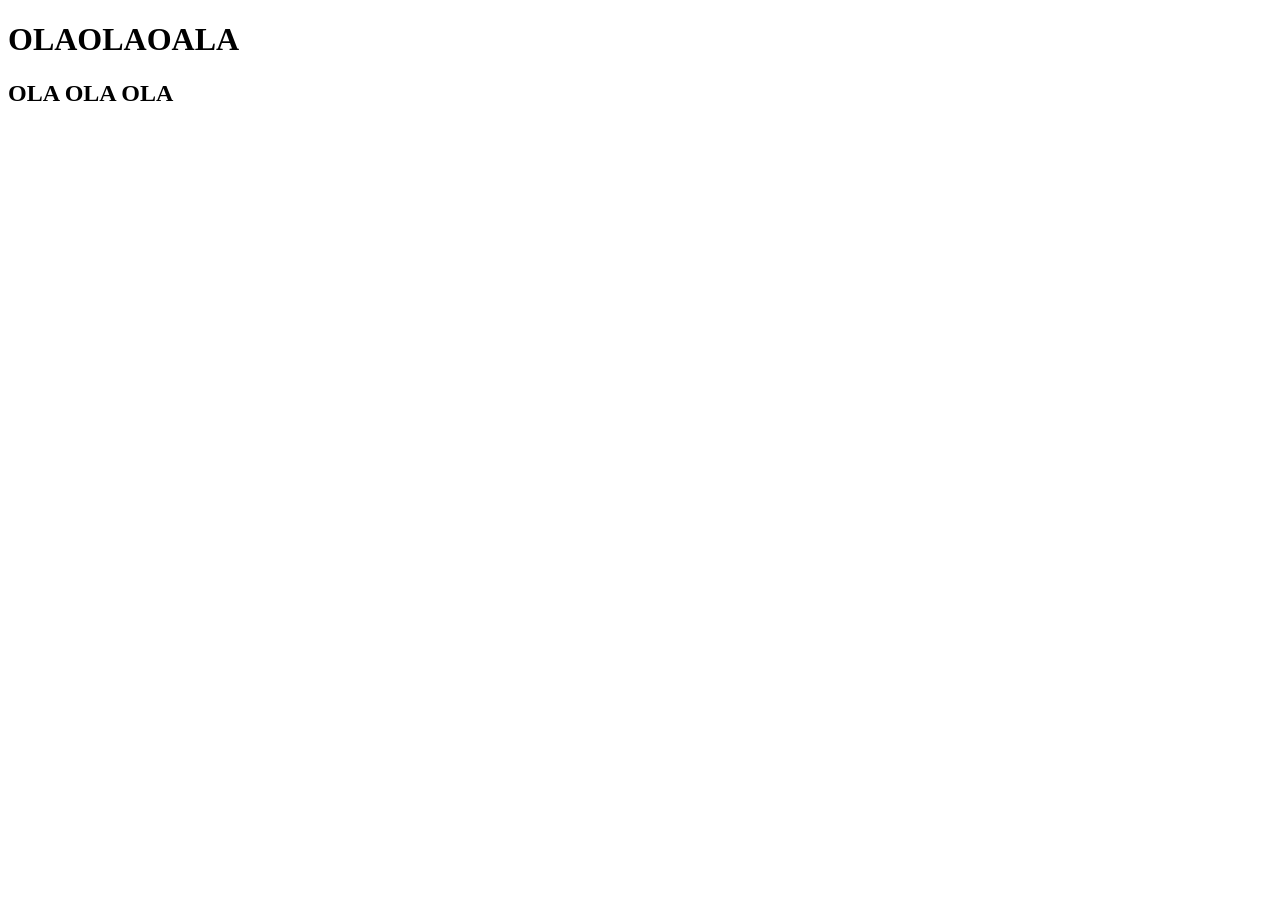
==== index.html @ 302c5d86 "Ola Mundo" ====
<!DOCTYPE html>
<html lang="en">
<head>
    <meta charset="UTF-8">
    <meta name="viewport" content="width=device-width, initial-scale=1.0">
    <title>BassWalker</title>
</head>
<body>
    <h1>
        OLAOLAOALA
    </h1>

    <h2>OLA OLA OLA</h2>
</body>
</html>
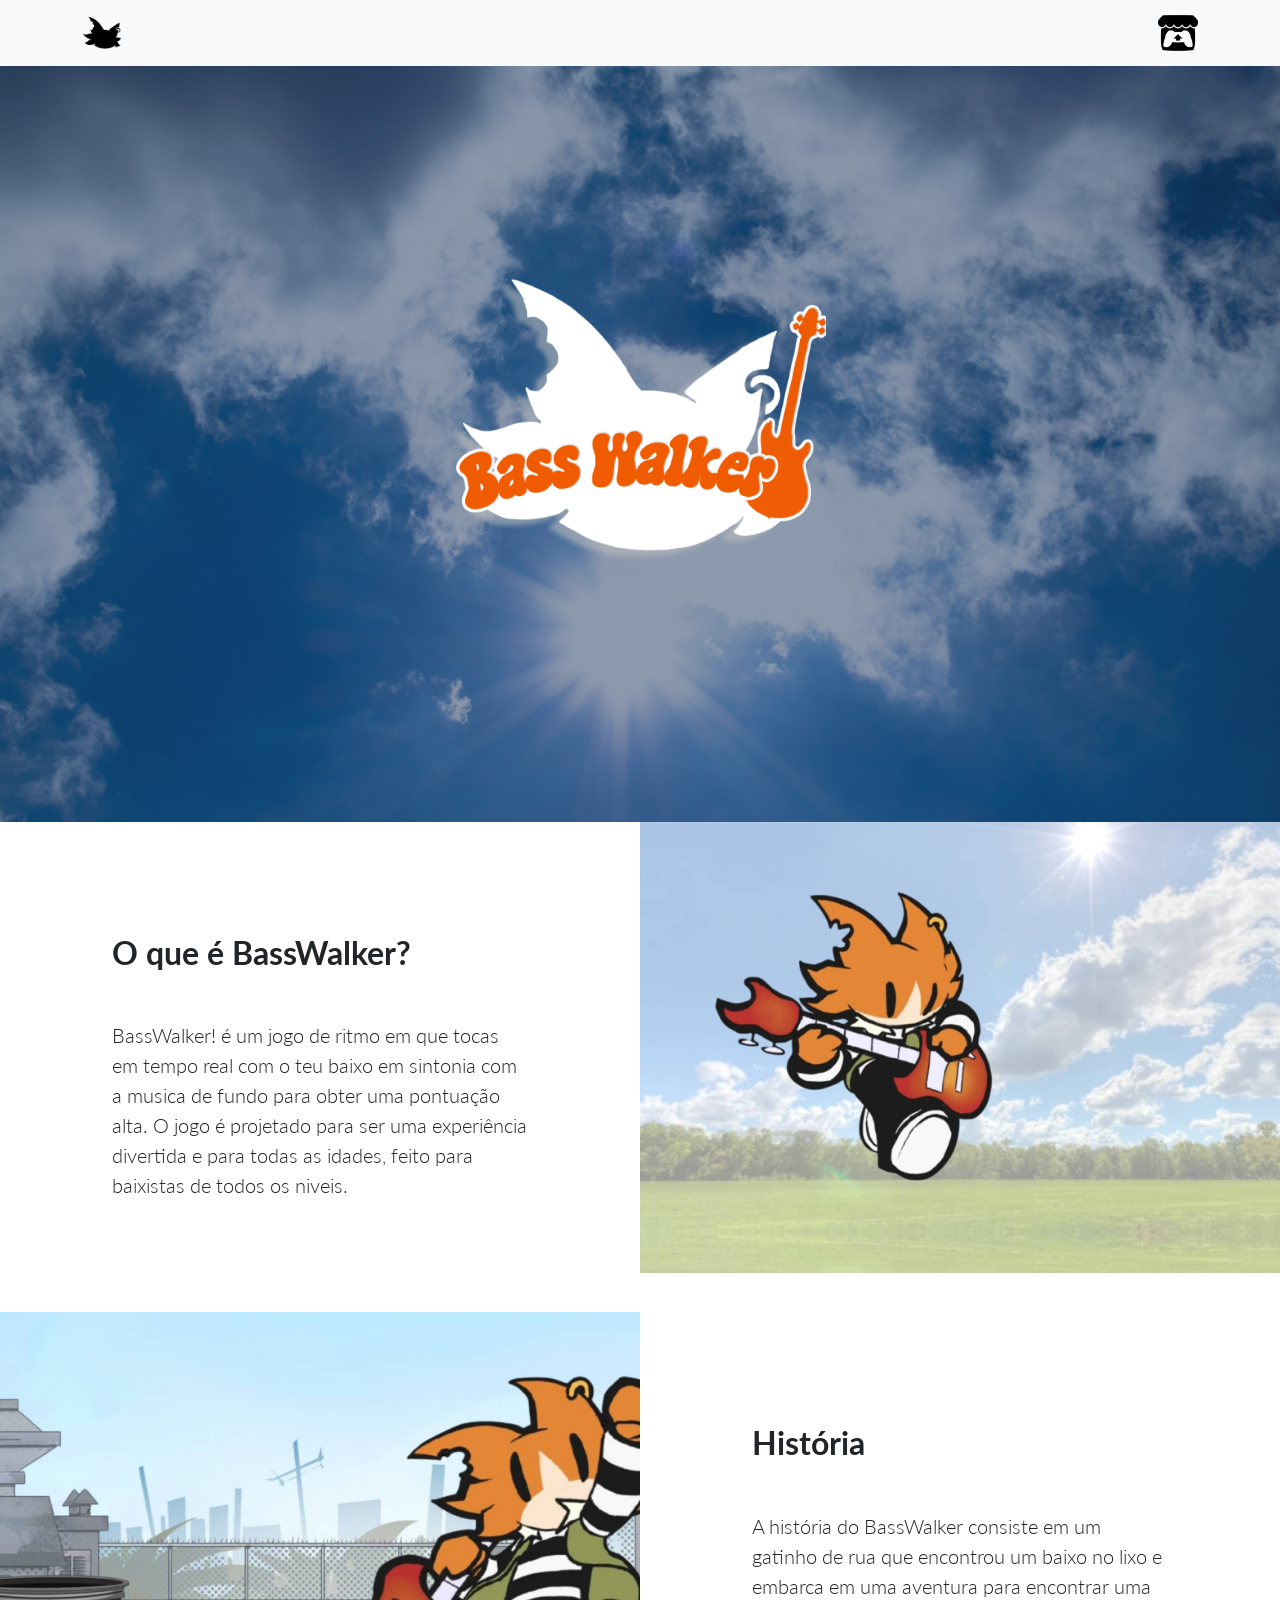
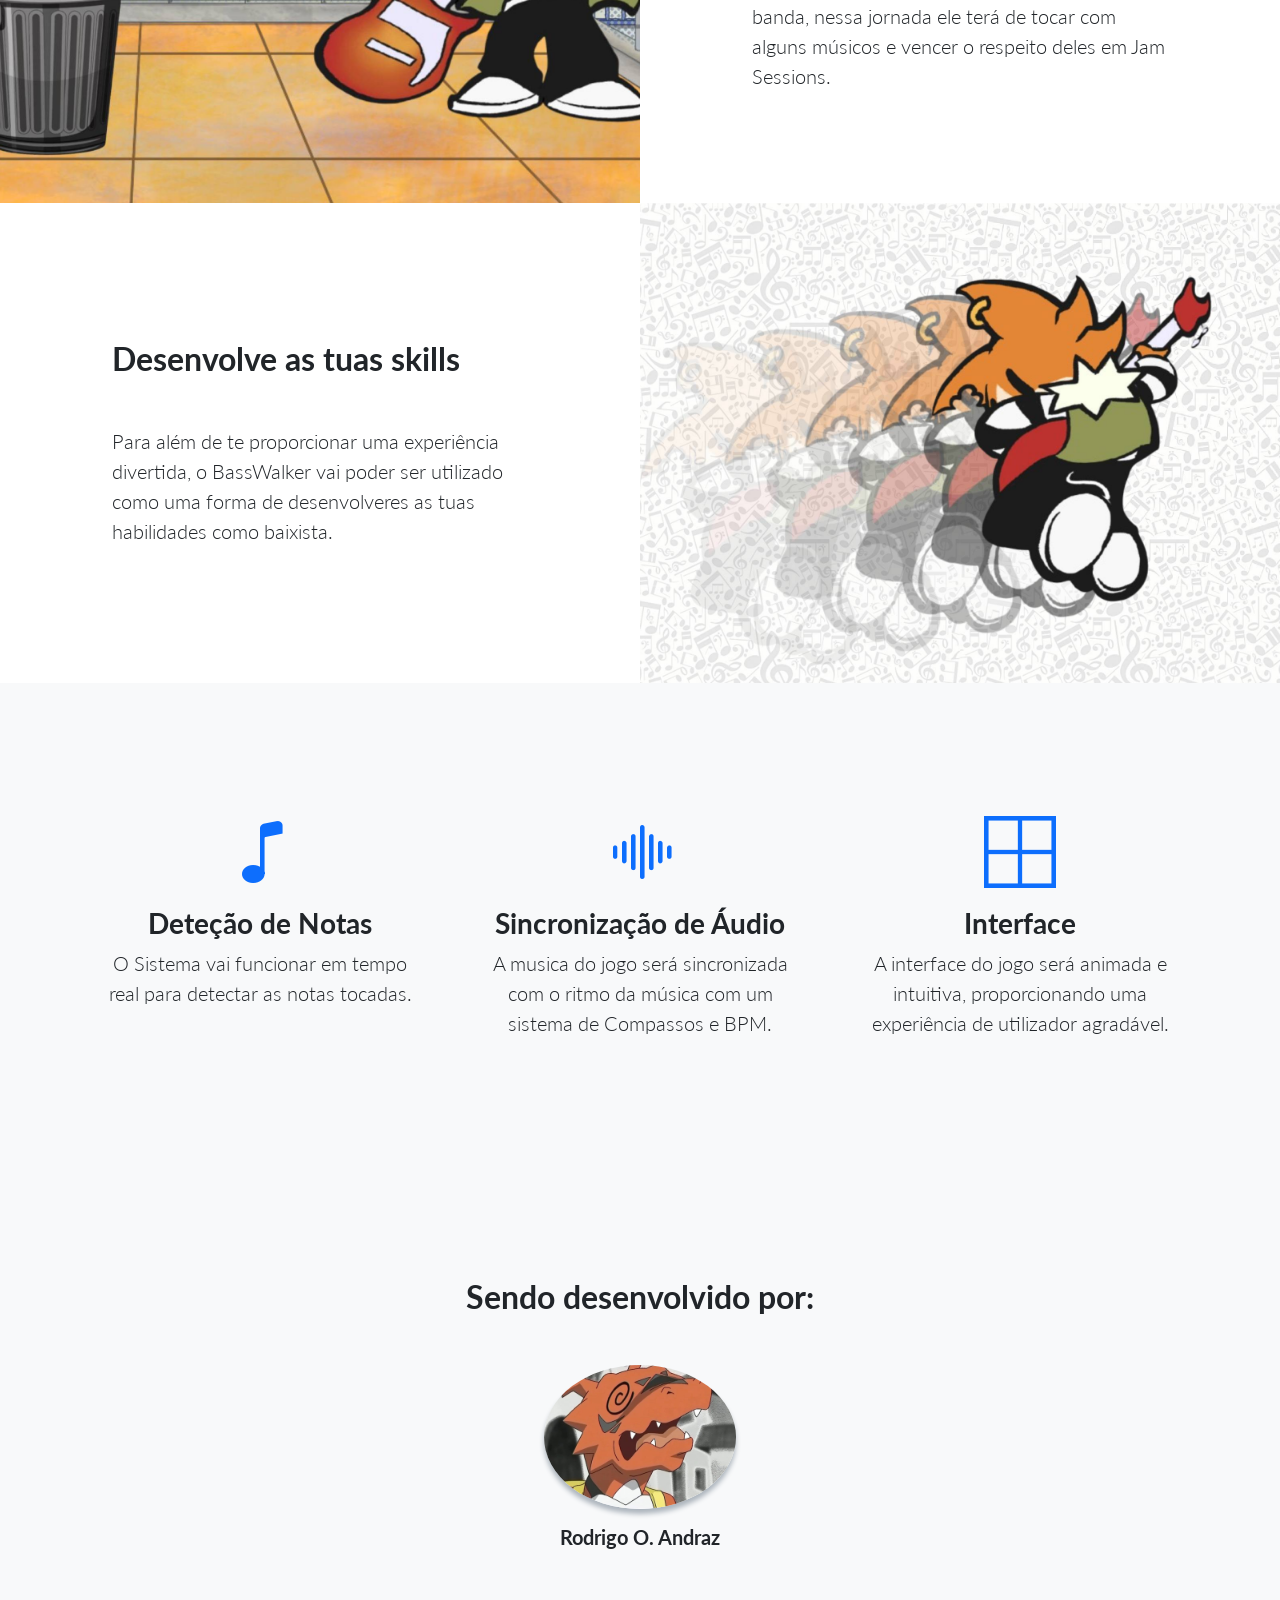
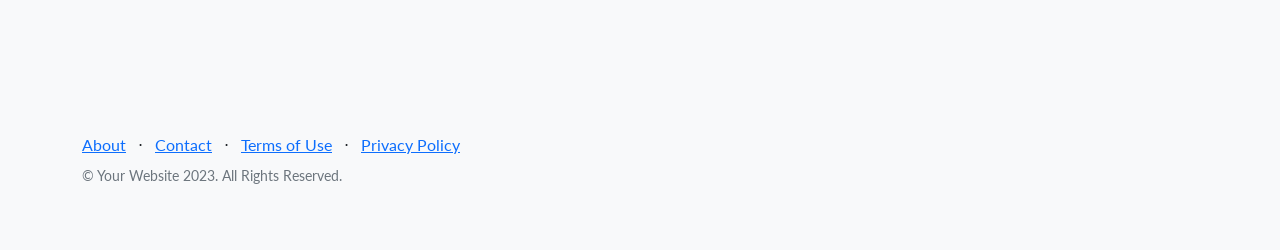
==== commit 394e38c5: "Finalização do Site Promocional." ====
--- a/index.html
+++ b/index.html
@@ -1,15 +1,141 @@
 <!DOCTYPE html>
 <html lang="en">
-<head>
-    <meta charset="UTF-8">
-    <meta name="viewport" content="width=device-width, initial-scale=1.0">
-    <title>BassWalker</title>
-</head>
-<body>
-    <h1>
-        OLAOLAOALA
-    </h1>
+    <head>
+        <meta charset="utf-8" />
+        <meta name="viewport" content="width=device-width, initial-scale=1, shrink-to-fit=no" />
+        <meta name="description" content="" />
+        <meta name="author" content="" />
+        <title>Site Promocional - BassWalker!</title>
+        <!-- Favicon-->
+        <link rel="icon" type="image/x-icon" href="assets/favicon.ico" />
+        <!-- Bootstrap icons-->
+        <link href="https://cdn.jsdelivr.net/npm/bootstrap-icons@1.5.0/font/bootstrap-icons.css" rel="stylesheet" type="text/css" />
+        <!-- Google fonts-->
+        <link href="https://fonts.googleapis.com/css?family=Lato:300,400,700,300italic,400italic,700italic" rel="stylesheet" type="text/css" />
+        <!-- Core theme CSS (includes Bootstrap)-->
+        <link href="css/styles.css" rel="stylesheet" />
+    </head>
+    <body>
+        <!-- Navigation-->
+        <nav class="navbar navbar-light bg-light static-top">
+            <div class="container">
+                <a class="navbar-brand" href="#!">
+                    <img src="assets/img/logo.png" height="40" alt="BassWalker Logo">
+                </a>
+                
+                <a href="https://kyuzinh.itch.io/" target="_blank" class="text-dark" title="Siga no Itch.io">
+                    <img src="assets/img/itch.webp" height="40" alt="Itch.io">
+                </a>
+            </div>
+        </nav>
+        <!-- Masthead-->
+        <header class="masthead">
+            <div class="container position-relative">
+                <div class="row justify-content-center">
+                    <img src="assets/img/bass-logo.png" alt="BassWalker Logo" class="img-fluid mb-5 mb-lg-0">
+                </div>
+            </div>
+        </header>
+        <!-- Image Showcases-->
+        <section class="showcase">
+            <div class="container-fluid p-0">
+                <div class="row g-0">
+                    <div class="col-lg-6 order-lg-2 text-white showcase-img" style="background-image: url('assets/img/bg-showcase-1.jpg')"></div>
+                    <div class="col-lg-6 order-lg-1 my-auto showcase-text">
+                        <h2>O que é BassWalker?</h2>
+                        <p class="lead mt-5 mb-0">
+                            BassWalker! é um jogo de ritmo em que tocas em tempo real com o teu baixo em sintonia com a musica de fundo para obter uma pontuação alta. O jogo é projetado para ser uma experiência divertida e para todas as idades, feito para baixistas de todos os niveis.  
+                        </p>
+                    </div>
+                </div>
+                <div class="row g-0">
+                    <div class="col-lg-6 text-white showcase-img" style="background-image: url('assets/img/bg-showcase-2.jpg')"></div>
+                    <div class="col-lg-6 my-auto showcase-text">
+                        <h2>História</h2>
+                        <p class="lead mt-5 mb-0">
+                            A história do BassWalker consiste em um gatinho de rua que encontrou um baixo no lixo e embarca em uma aventura para encontrar uma banda, nessa jornada ele terá de tocar com alguns músicos e vencer o respeito deles em Jam Sessions.
 
-    <h2>OLA OLA OLA</h2>
-</body>
+                        </p>
+                    </div>
+                </div>
+                <div class="row g-0">
+                    <div class="col-lg-6 order-lg-2 text-white showcase-img" style="background-image: url('assets/img/bg-showcase-3.jpg')"></div>
+                    <div class="col-lg-6 order-lg-1 my-auto showcase-text">
+                        <h2>Desenvolve as tuas skills</h2>
+                        <p class="lead mt-5 mb-0">
+                            Para além de te proporcionar uma experiência divertida, o BassWalker vai poder ser utilizado como uma forma de desenvolveres as tuas habilidades como baixista. 
+                        </p>
+                    </div>
+                </div>
+            </div>
+        </section>
+        <!-- Icons Grid-->
+        <section class="features-icons bg-light text-center">
+            <div class="container">
+                <div class="row">
+                    <div class="col-lg-4">
+                        <div class="features-icons-item mx-auto mb-5 mb-lg-0 mb-lg-3">
+                            <div class="features-icons-icon d-flex"><i class="bi-music-note m-auto text-primary"></i></div>
+                            <h3>Deteção de Notas</h3>
+                            <p class="lead mb-0">O Sistema vai funcionar em tempo real para detectar as notas tocadas.</p>
+                        </div>
+                    </div>
+                    <div class="col-lg-4">
+                        <div class="features-icons-item mx-auto mb-5 mb-lg-0 mb-lg-3">
+                            <div class="features-icons-icon d-flex"><i class="bi-soundwave m-auto text-primary"></i></div>
+                            <h3>Sincronização de Áudio</h3>
+                            <p class="lead mb-0">A musica do jogo será sincronizada com o ritmo da música com um sistema de Compassos e BPM.</p>
+                        </div>
+                    </div>
+                    <div class="col-lg-4">
+                        <div class="features-icons-item mx-auto mb-0 mb-lg-3">
+                            <div class="features-icons-icon d-flex"><i class="bi-border-all m-auto text-primary"></i></div>
+                            <h3>Interface</h3>
+                            <p class="lead mb-0">A interface do jogo será animada e intuitiva, proporcionando uma experiência de utilizador agradável.</p>
+                        </div>
+                    </div>
+                </div>
+            </div>
+        </section>
+        <!-- Testimonials-->
+        <section class="testimonials text-center bg-light">
+            <div class="container">
+                <h2 class="mb-5">Sendo desenvolvido por:</h2>
+                <div class="col-lg-4 flex-item mx-auto">
+                    <div class="testimonial-item mx-auto mb-5 mb-lg-0">
+                        <img class="img-fluid rounded-circle mb-3" src="assets/img/testimonials-1.jpg" alt="..." />
+                        <h5>Rodrigo O. Andraz</h5>
+                    </div>
+                </div>
+            </div>
+        </section>
+        <!-- Footer-->
+        <footer class="footer bg-light">
+            <div class="container">
+                <div class="row">
+                    <div class="col-lg-6 h-100 text-center text-lg-start my-auto">
+                        <ul class="list-inline mb-2">
+                            <li class="list-inline-item"><a href="#!">About</a></li>
+                            <li class="list-inline-item">⋅</li>
+                            <li class="list-inline-item"><a href="#!">Contact</a></li>
+                            <li class="list-inline-item">⋅</li>
+                            <li class="list-inline-item"><a href="#!">Terms of Use</a></li>
+                            <li class="list-inline-item">⋅</li>
+                            <li class="list-inline-item"><a href="#!">Privacy Policy</a></li>
+                        </ul>
+                        <p class="text-muted small mb-4 mb-lg-0">&copy; Your Website 2023. All Rights Reserved.</p>
+                    </div>
+                </div>
+            </div>
+        </footer>
+        <!-- Bootstrap core JS-->
+        <script src="https://cdn.jsdelivr.net/npm/bootstrap@5.2.3/dist/js/bootstrap.bundle.min.js"></script>
+        <!-- Core theme JS-->
+        <script src="js/scripts.js"></script>
+        <!-- * * * * * * * * * * * * * * * * * * * * * * * * * * * * * * * * * * * * * * * *-->
+        <!-- * *                               SB Forms JS                               * *-->
+        <!-- * * Activate your form at https://startbootstrap.com/solution/contact-forms * *-->
+        <!-- * * * * * * * * * * * * * * * * * * * * * * * * * * * * * * * * * * * * * * * *-->
+        <script src="https://cdn.startbootstrap.com/sb-forms-latest.js"></script>
+    </body>
 </html>
